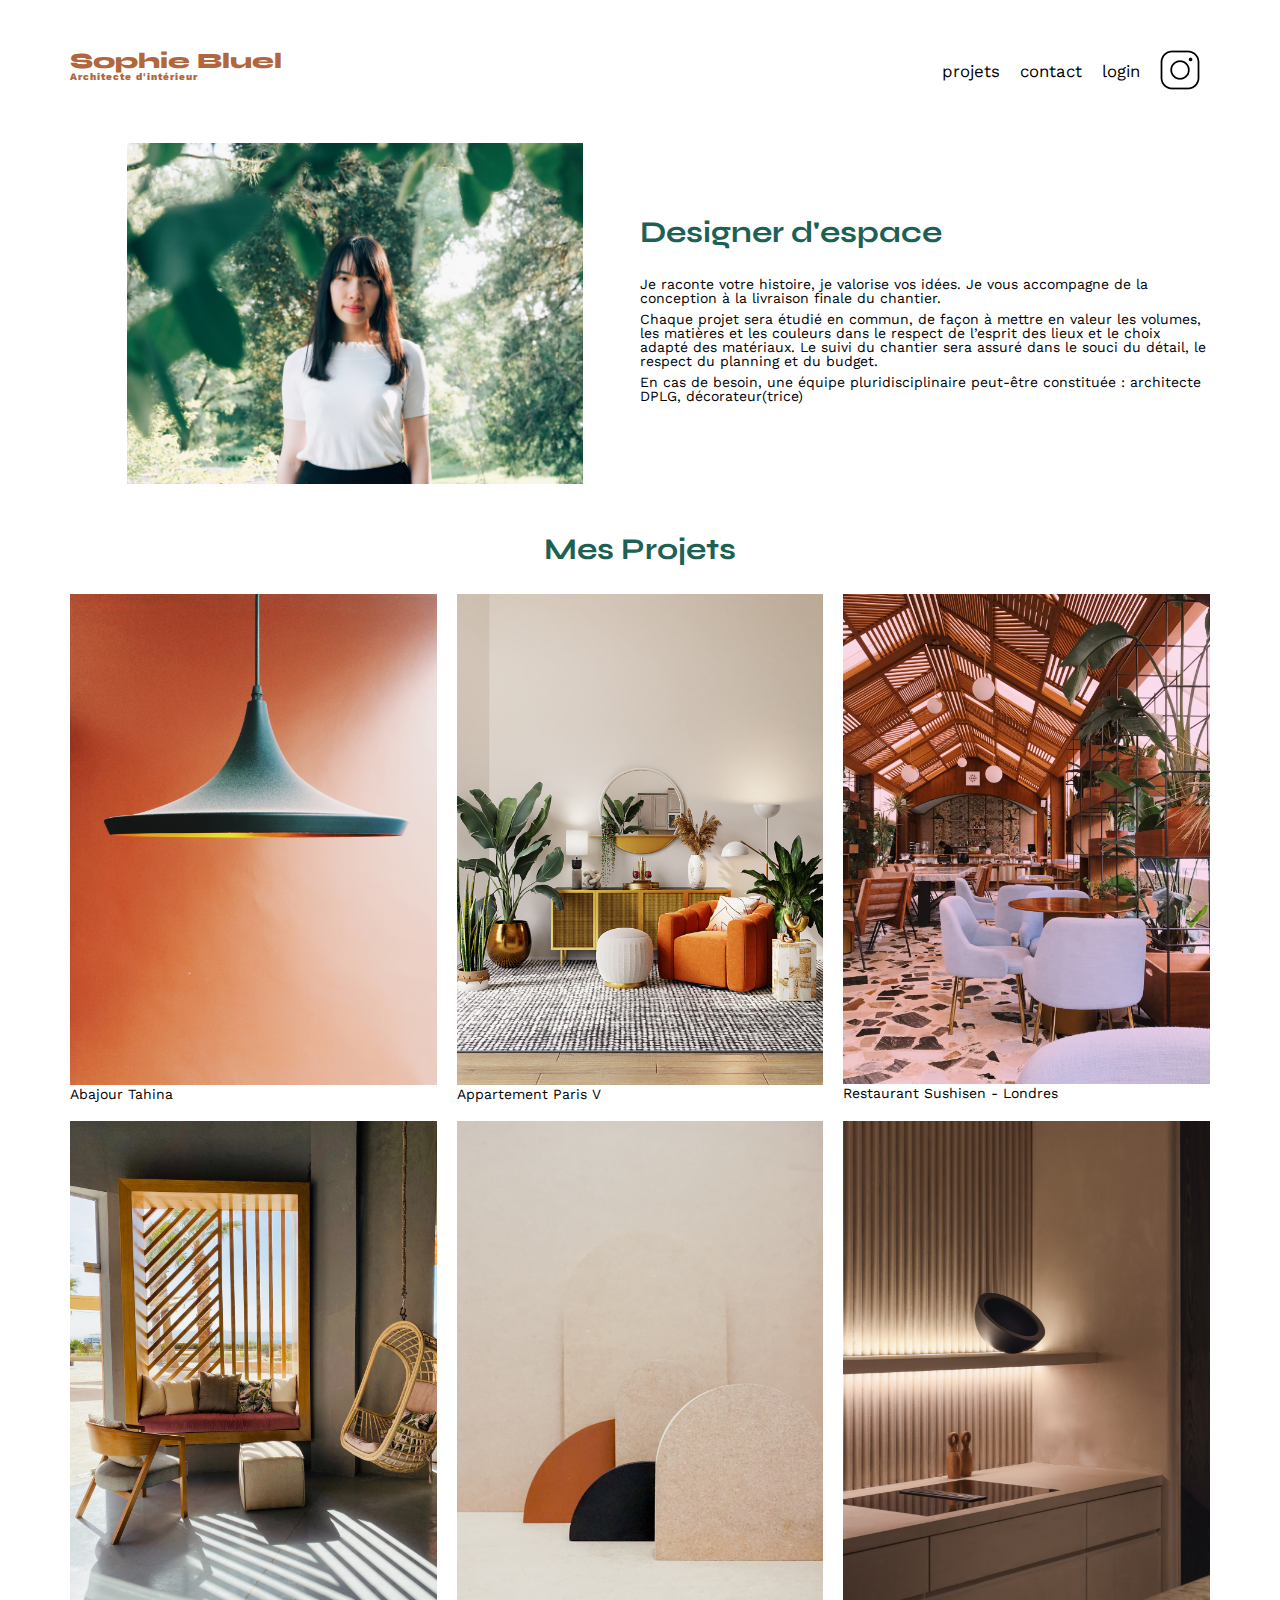
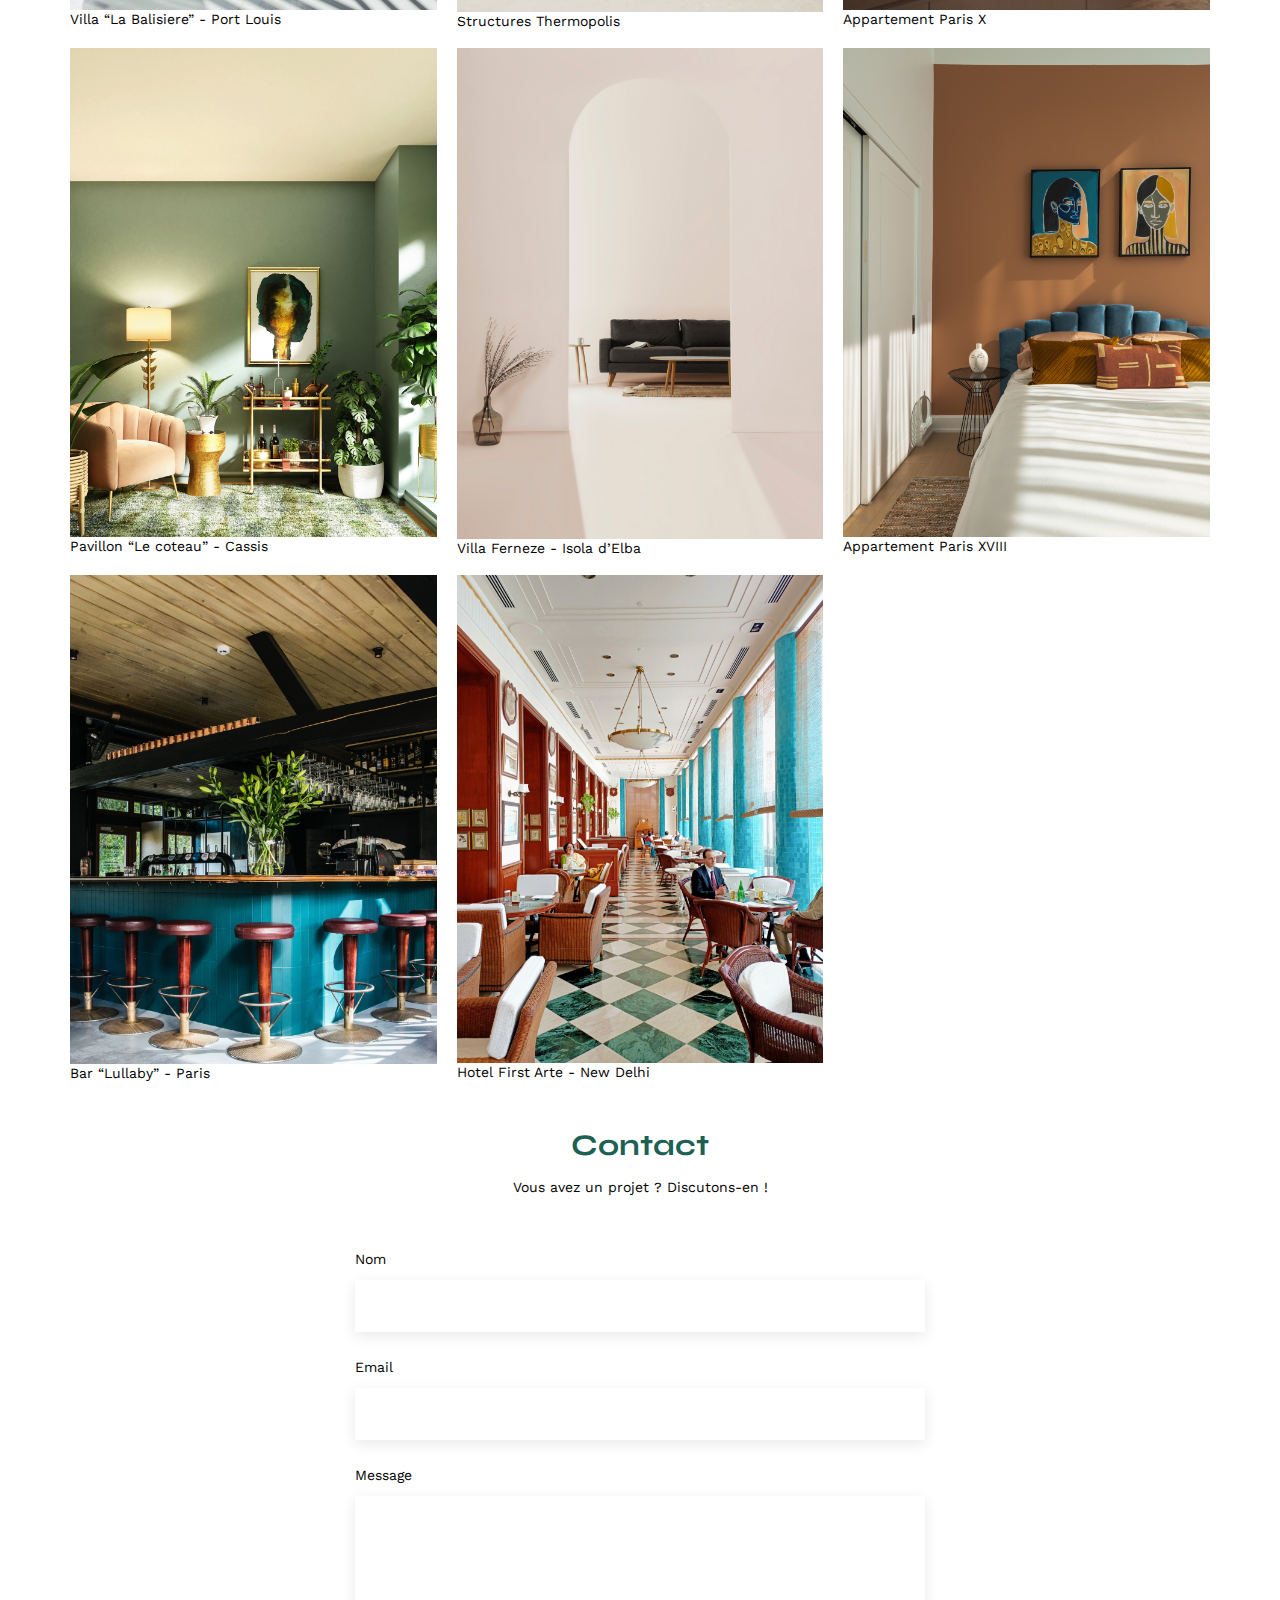
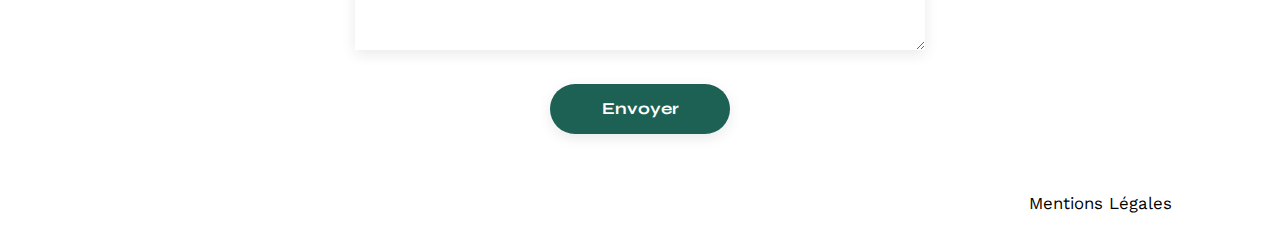
==== FrontEnd/index.html @ 9b79f403 "First upload from original repo. Ready to code html, css, and js for index (read only mode)" ====
<!DOCTYPE html>
<html lang="fr">

<head>
	<meta charset="UTF-8">
	<title>Sophie Bluel - Architecte d'intérieur</title>
	<meta name="viewport" content="width=device-width, initial-scale=1.0">
	<link rel="preconnect" href="https://fonts.googleapis.com">
	<link rel="preconnect" href="https://fonts.gstatic.com" crossorigin>
	<link href="https://fonts.googleapis.com/css2?family=Syne:wght@700;800&family=Work+Sans&display=swap"
		rel="stylesheet">
	<meta name="description" content="">
	<link rel="stylesheet" href="./assets/styles/style.css">
</head>

<body>
	<header>
		<h1>Sophie Bluel <span>Architecte d'intérieur</span></h1>
		<nav>
			<ul>
				<li>projets</li>
				<li>contact</li>
				<li>login</li>
				<li><img src="./assets/icons/instagram.png" alt="Instagram"></li>
			</ul>
		</nav>
	</header>
	<main>
		<section id="introduction">
			<figure>
				<img src="./assets/images/sophie-bluel.png" alt="">
			</figure>
			<article>
				<h2>Designer d'espace</h2>
				<p>Je raconte votre histoire, je valorise vos idées. Je vous accompagne de la conception à la livraison
					finale du chantier.</p>
				<p>Chaque projet sera étudié en commun, de façon à mettre en valeur les volumes, les matières et les
					couleurs dans le respect de l’esprit des lieux et le choix adapté des matériaux. Le suivi du
					chantier sera assuré dans le souci du détail, le respect du planning et du budget.</p>
				<p>En cas de besoin, une équipe pluridisciplinaire peut-être constituée : architecte DPLG,
					décorateur(trice)</p>
			</article>
		</section>
		<section id="portfolio">
			<h2>Mes Projets</h2>
			<div class="gallery">
				<figure>
					<img src="assets/images/abajour-tahina.png" alt="Abajour Tahina">
					<figcaption>Abajour Tahina</figcaption>
				</figure>
				<figure>
					<img src="assets/images/appartement-paris-v.png" alt="Appartement Paris V">
					<figcaption>Appartement Paris V</figcaption>
				</figure>
				<figure>
					<img src="assets/images/restaurant-sushisen-londres.png" alt="Restaurant Sushisen - Londres">
					<figcaption>Restaurant Sushisen - Londres</figcaption>
				</figure>
				<figure>
					<img src="assets/images/la-balisiere.png" alt="Villa “La Balisiere” - Port Louis">
					<figcaption>Villa “La Balisiere” - Port Louis</figcaption>
				</figure>
				<figure>
					<img src="assets/images/structures-thermopolis.png" alt="Structures Thermopolis">
					<figcaption>Structures Thermopolis</figcaption>
				</figure>
				<figure>
					<img src="assets/images/appartement-paris-x.png" alt="Appartement Paris X">
					<figcaption>Appartement Paris X</figcaption>
				</figure>
				<figure>
					<img src="assets/images/le-coteau-cassis.png" alt="Pavillon “Le coteau” - Cassis">
					<figcaption>Pavillon “Le coteau” - Cassis</figcaption>
				</figure>
				<figure>
					<img src="assets/images/villa-ferneze.png" alt="Villa Ferneze - Isola d’Elba">
					<figcaption>Villa Ferneze - Isola d’Elba</figcaption>
				</figure>
				<figure>
					<img src="assets/images/appartement-paris-xviii.png" alt="Appartement Paris XVIII">
					<figcaption>Appartement Paris XVIII</figcaption>
				</figure>
				<figure>
					<img src="assets/images/bar-lullaby-paris.png" alt="Bar “Lullaby” - Paris">
					<figcaption>Bar “Lullaby” - Paris</figcaption>
				</figure>
				<figure>
					<img src="assets/images/hotel-first-arte-new-delhi.png" alt="Hotel First Arte - New Delhi">
					<figcaption>Hotel First Arte - New Delhi</figcaption>
				</figure>
			</div>
		</section>
		<section id="contact">
			<h2>Contact</h2>
			<p>Vous avez un projet ? Discutons-en !</p>
			<form action="#" method="post">
				<label for="name">Nom</label>
				<input type="text" name="name" id="name">
				<label for="email">Email</label>
				<input type="email" name="email" id="email">
				<label for="message">Message</label>
				<textarea name="message" id="message" cols="30" rows="10"></textarea>
				<input type="submit" value="Envoyer">
			</form>
		</section>
	</main>

	<footer>
		<nav>
			<ul>
				<li>Mentions Légales</li>
			</ul>
		</nav>
	</footer>
	<script src="assets/js/readOnly.js"></script>
</body>

</html>
---- FrontEnd/assets/styles/style.css ----
/* http://meyerweb.com/eric/tools/css/reset/
   v2.0 | 20110126
   License: none (public domain)
*/

html, body, div, span, applet, object, iframe,
h1, h2, h3, h4, h5, h6, p, blockquote, pre,
a, abbr, acronym, address, big, cite, code,
del, dfn, em, img, ins, kbd, q, s, samp,
small, strike, strong, sub, sup, tt, var,
b, u, i, center,
dl, dt, dd, ol, ul, li,
fieldset, form, label, legend,
table, caption, tbody, tfoot, thead, tr, th, td,
article, aside, canvas, details, embed,
figure, figcaption, footer, header, hgroup,
menu, nav, output, ruby, section, summary,
time, mark, audio, video {
	margin: 0;
	padding: 0;
	border: 0;
	font-size: 100%;
	font: inherit;
	vertical-align: baseline;
}
/* HTML5 display-role reset for older browsers */
article, aside, details, figcaption, figure,
footer, header, hgroup, menu, nav, section {
	display: block;
}
body {
	line-height: 1;
}
ol, ul {
	list-style: none;
}
blockquote, q {
	quotes: none;
}
blockquote:before, blockquote:after,
q:before, q:after {
	content: '';
	content: none;
}
table {
	border-collapse: collapse;
	border-spacing: 0;
}
/** end reset css**/
body {
	max-width: 1140px;
	margin:auto;
	font-family: 'Work Sans' ;
	font-size: 14px;
}
header {
	display: flex;
	justify-content: space-between;
	margin: 50px 0
}
section {
	margin: 50px 0
}

h1{
	display: flex;
	flex-direction: column;
	font-family: 'Syne';
	font-size: 22px;
	font-weight: 800;
	color: #B1663C
}

h1 > span {
	font-family: 'Work Sans';
	font-size:10px;
	letter-spacing: 0.1em;
;
}

h2{
	font-family: 'Syne';
	font-weight: 700;
	font-size: 30px;
	color: #1D6154
}
nav ul {
	display: flex;
	align-items: center;
	list-style-type: none;

}
nav li {
	padding: 0 10px;
	font-size: 1.2em;
}

li:hover {
	color: #B1663C;
}
#introduction {
	display: flex;
	align-items: center;
}
#introduction figure {
	flex: 1
}
#introduction img {
	display: block;
	margin: auto;
	width: 80%;
}

#introduction article {
	flex: 1
}
#introduction h2 {
	margin-bottom: 1em;
}

#introduction p {
	margin-bottom: 0.5em;
}
#portfolio h2 {
	text-align: center;
	margin-bottom: 1em;
}
.gallery {
	width: 100%;
	display: grid;
	grid-template-columns: 1fr 1fr 1fr;
	grid-column-gap: 20px;
	grid-row-gap: 20px;
}

.gallery img {
	width: 100%;

}
#contact {
	width: 50%;
margin: auto;
}
#contact > * {
	text-align: center;

}
#contact h2{
	margin-bottom: 20px;
}
#contact form {
	text-align: left;
	margin-top:30px;
	display: flex;
	flex-direction: column;
}

#contact input {
	height: 50px;
	font-size: 1.2em;
	border: none;
	box-shadow: 0px 4px 14px rgba(0, 0, 0, 0.09);
}
#contact label {
	margin: 2em 0 1em 0;
}
#contact textarea {
	border: none;
	box-shadow: 0px 4px 14px rgba(0, 0, 0, 0.09);
}

input[type="submit"]{
	font-family: 'Syne';
	font-weight: 700;
	color: white;
	background-color: #1D6154;
	margin : 2em auto ;
	width: 180px;
	text-align: center;
	border-radius: 60px ;
}

footer nav ul {
	display: flex;
	justify-content: flex-end;
	margin: 2em
}
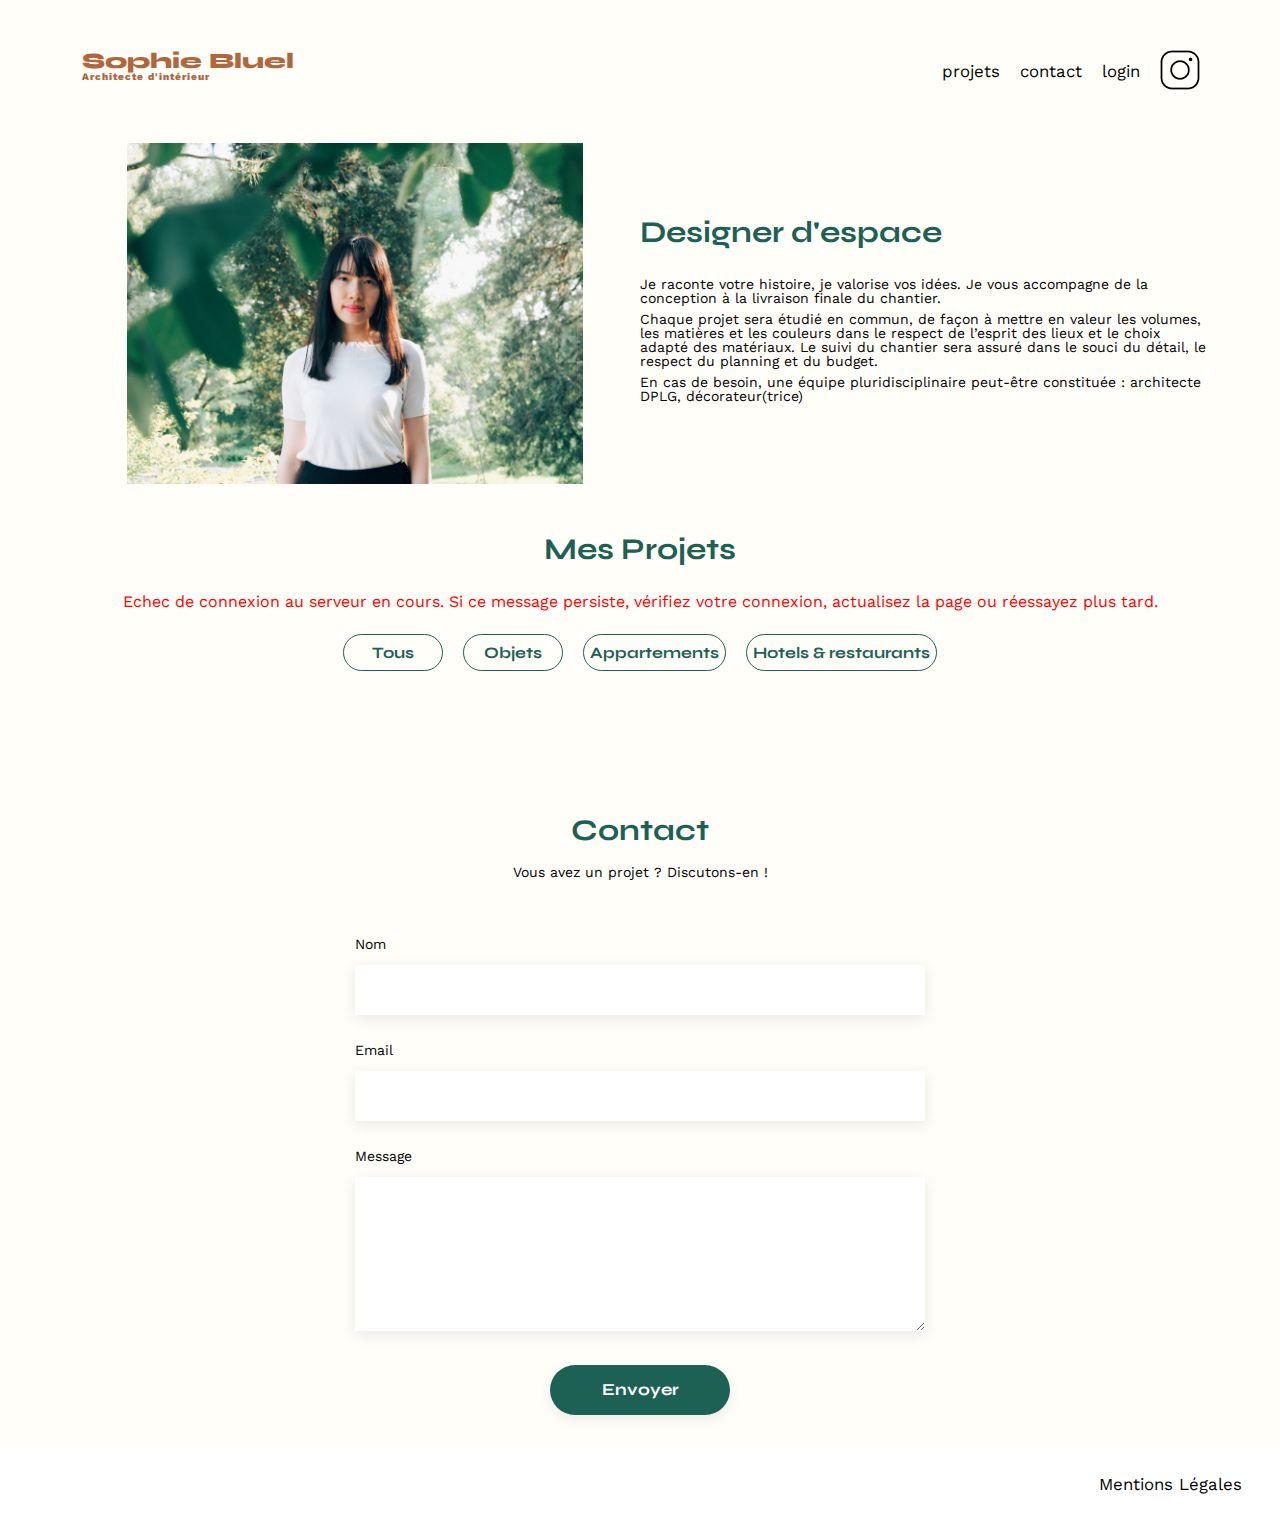
==== commit bf3775f8: "index JS done, working properly. Next login page HTML/CSS/JS" ====
--- a/FrontEnd/index.html
+++ b/FrontEnd/index.html
@@ -10,105 +10,79 @@
 	<link href="https://fonts.googleapis.com/css2?family=Syne:wght@700;800&family=Work+Sans&display=swap"
 		rel="stylesheet">
 	<meta name="description" content="">
-	<link rel="stylesheet" href="./assets/styles/style.css">
+	<link rel="stylesheet" href="./assets/styles/1_global.css">
 </head>
 
 <body>
-	<header>
-		<h1>Sophie Bluel <span>Architecte d'intérieur</span></h1>
-		<nav>
-			<ul>
-				<li>projets</li>
-				<li>contact</li>
-				<li>login</li>
-				<li><img src="./assets/icons/instagram.png" alt="Instagram"></li>
-			</ul>
-		</nav>
-	</header>
-	<main>
-		<section id="introduction">
-			<figure>
-				<img src="./assets/images/sophie-bluel.png" alt="">
-			</figure>
-			<article>
-				<h2>Designer d'espace</h2>
-				<p>Je raconte votre histoire, je valorise vos idées. Je vous accompagne de la conception à la livraison
-					finale du chantier.</p>
-				<p>Chaque projet sera étudié en commun, de façon à mettre en valeur les volumes, les matières et les
-					couleurs dans le respect de l’esprit des lieux et le choix adapté des matériaux. Le suivi du
-					chantier sera assuré dans le souci du détail, le respect du planning et du budget.</p>
-				<p>En cas de besoin, une équipe pluridisciplinaire peut-être constituée : architecte DPLG,
-					décorateur(trice)</p>
-			</article>
-		</section>
-		<section id="portfolio">
-			<h2>Mes Projets</h2>
-			<div class="gallery">
+	<div class="yellow-background">
+		<header>
+			<h1>Sophie Bluel <span>Architecte d'intérieur</span></h1>
+			<nav>
+				<ul>
+					<a href="#gallery">
+						<li>projets</li>
+					</a>
+					<a href="#contact">
+						<li>contact</li>
+					</a>
+					<a href="login.html">
+						<li>login</li>
+					</a>
+					<li><img src="./assets/icons/instagram.png" alt="Instagram"></li>
+				</ul>
+			</nav>
+		</header>
+		<main>
+			<section id="introduction">
 				<figure>
-					<img src="assets/images/abajour-tahina.png" alt="Abajour Tahina">
-					<figcaption>Abajour Tahina</figcaption>
+					<img src="./assets/images/sophie-bluel.png" alt="">
 				</figure>
-				<figure>
-					<img src="assets/images/appartement-paris-v.png" alt="Appartement Paris V">
-					<figcaption>Appartement Paris V</figcaption>
-				</figure>
-				<figure>
-					<img src="assets/images/restaurant-sushisen-londres.png" alt="Restaurant Sushisen - Londres">
-					<figcaption>Restaurant Sushisen - Londres</figcaption>
-				</figure>
-				<figure>
-					<img src="assets/images/la-balisiere.png" alt="Villa “La Balisiere” - Port Louis">
-					<figcaption>Villa “La Balisiere” - Port Louis</figcaption>
-				</figure>
-				<figure>
-					<img src="assets/images/structures-thermopolis.png" alt="Structures Thermopolis">
-					<figcaption>Structures Thermopolis</figcaption>
-				</figure>
-				<figure>
-					<img src="assets/images/appartement-paris-x.png" alt="Appartement Paris X">
-					<figcaption>Appartement Paris X</figcaption>
-				</figure>
-				<figure>
-					<img src="assets/images/le-coteau-cassis.png" alt="Pavillon “Le coteau” - Cassis">
-					<figcaption>Pavillon “Le coteau” - Cassis</figcaption>
-				</figure>
-				<figure>
-					<img src="assets/images/villa-ferneze.png" alt="Villa Ferneze - Isola d’Elba">
-					<figcaption>Villa Ferneze - Isola d’Elba</figcaption>
-				</figure>
-				<figure>
-					<img src="assets/images/appartement-paris-xviii.png" alt="Appartement Paris XVIII">
-					<figcaption>Appartement Paris XVIII</figcaption>
-				</figure>
-				<figure>
-					<img src="assets/images/bar-lullaby-paris.png" alt="Bar “Lullaby” - Paris">
-					<figcaption>Bar “Lullaby” - Paris</figcaption>
-				</figure>
-				<figure>
-					<img src="assets/images/hotel-first-arte-new-delhi.png" alt="Hotel First Arte - New Delhi">
-					<figcaption>Hotel First Arte - New Delhi</figcaption>
-				</figure>
-			</div>
-		</section>
-		<section id="contact">
-			<h2>Contact</h2>
-			<p>Vous avez un projet ? Discutons-en !</p>
-			<form action="#" method="post">
-				<label for="name">Nom</label>
-				<input type="text" name="name" id="name">
-				<label for="email">Email</label>
-				<input type="email" name="email" id="email">
-				<label for="message">Message</label>
-				<textarea name="message" id="message" cols="30" rows="10"></textarea>
-				<input type="submit" value="Envoyer">
-			</form>
-		</section>
-	</main>
+				<article>
+					<h2>Designer d'espace</h2>
+					<p>Je raconte votre histoire, je valorise vos idées. Je vous accompagne de la conception à la
+						livraison
+						finale du chantier.</p>
+					<p>Chaque projet sera étudié en commun, de façon à mettre en valeur les volumes, les matières et les
+						couleurs dans le respect de l’esprit des lieux et le choix adapté des matériaux. Le suivi du
+						chantier sera assuré dans le souci du détail, le respect du planning et du budget.</p>
+					<p>En cas de besoin, une équipe pluridisciplinaire peut-être constituée : architecte DPLG,
+						décorateur(trice)</p>
+				</article>
+			</section>
+			<section id="portfolio">
+				<h2>Mes Projets</h2>
+				<p id="connexion-pb">Echec de connexion au serveur en
+					cours. Si ce message persiste, vérifiez votre connexion, actualisez la page ou réessayez plus tard.
+				</p>
+				<div class="filters-container">
+					<button class="btn filter-btn" data-filter="all">Tous</button>
+					<button class="btn filter-btn" data-filter="objects">Objets</button>
+					<button class="btn filter-btn" data-filter="appartments">Appartements</button>
+					<button class="btn filter-btn" data-filter="accomodations">Hotels & restaurants</button>
+				</div>
+				<div class="gallery" id="gallery">
+				</div>
+			</section>
+			<section id="contact">
+				<h2>Contact</h2>
+				<p>Vous avez un projet ? Discutons-en !</p>
+				<form action="#" method="post">
+					<label for="name">Nom</label>
+					<input type="text" name="name" id="name">
+					<label for="email">Email</label>
+					<input type="email" name="email" id="email">
+					<label for="message">Message</label>
+					<textarea name="message" id="message" cols="30" rows="10"></textarea>
+					<input type="submit" value="Envoyer" id="submit">
+				</form>
+			</section>
+		</main>
+	</div>
 
 	<footer>
 		<nav>
 			<ul>
-				<li>Mentions Légales</li>
+				<li class="legal-notices">Mentions Légales</li>
 			</ul>
 		</nav>
 	</footer>
--- a/FrontEnd/assets/styles/1_global.css
+++ b/FrontEnd/assets/styles/1_global.css
@@ -0,0 +1,426 @@
+/* http://meyerweb.com/eric/tools/css/reset/
+   v2.0 | 20110126
+   License: none (public domain)
+*/
+
+html,
+body,
+div,
+span,
+applet,
+object,
+iframe,
+h1,
+h2,
+h3,
+h4,
+h5,
+h6,
+p,
+blockquote,
+pre,
+a,
+abbr,
+acronym,
+address,
+big,
+cite,
+code,
+del,
+dfn,
+em,
+img,
+ins,
+kbd,
+q,
+s,
+samp,
+small,
+strike,
+strong,
+sub,
+sup,
+tt,
+var,
+b,
+u,
+i,
+center,
+dl,
+dt,
+dd,
+ol,
+ul,
+li,
+fieldset,
+form,
+label,
+legend,
+table,
+caption,
+tbody,
+tfoot,
+thead,
+tr,
+th,
+td,
+article,
+aside,
+canvas,
+details,
+embed,
+figure,
+figcaption,
+footer,
+header,
+hgroup,
+menu,
+nav,
+output,
+ruby,
+section,
+summary,
+time,
+mark,
+audio,
+video {
+	margin: 0;
+	padding: 0;
+	border: 0;
+	font-size: 100%;
+	font: inherit;
+	vertical-align: baseline;
+}
+
+/* HTML5 display-role reset for older browsers */
+article,
+aside,
+details,
+figcaption,
+figure,
+footer,
+header,
+hgroup,
+menu,
+nav,
+section {
+	display: block;
+}
+
+body {
+	line-height: 1;
+}
+
+ol,
+ul {
+	list-style: none;
+}
+
+blockquote,
+q {
+	quotes: none;
+}
+
+blockquote:before,
+blockquote:after,
+q:before,
+q:after {
+	content: '';
+	content: none;
+}
+
+table {
+	border-collapse: collapse;
+	border-spacing: 0;
+}
+
+
+/** end reset css**/
+body {
+	display: flex;
+	flex-direction: column;
+	justify-content: center;
+	align-items: center;
+
+	margin: auto;
+	font-family: 'Work Sans';
+	font-size: 14px;
+	background: #FFFEF8;
+}
+
+header {
+	display: flex;
+	justify-content: space-between;
+	margin: 50px 0;
+	padding-left: 12px
+}
+
+section {
+	margin: 50px 0;
+}
+
+h1 {
+	display: flex;
+	flex-direction: column;
+	font-family: 'Syne';
+	font-size: 22px;
+	font-weight: 800;
+	color: #B1663C
+}
+
+h1>span {
+	font-family: 'Work Sans';
+	font-size: 10px;
+	letter-spacing: 0.1em;
+}
+
+h2 {
+	font-family: 'Syne';
+	font-weight: 700;
+	font-size: 30px;
+	color: #1D6154
+}
+
+nav ul {
+	display: flex;
+	align-items: center;
+	list-style-type: none;
+
+}
+
+nav li {
+	padding: 0 10px;
+	font-size: 1.2em;
+}
+
+#introduction {
+	display: flex;
+	align-items: center;
+}
+
+#introduction figure {
+	flex: 1
+}
+
+#introduction img {
+	display: block;
+	margin: auto;
+	width: 80%;
+}
+
+#introduction article {
+	flex: 1
+}
+
+#introduction h2 {
+	margin-bottom: 1em;
+}
+
+#introduction p {
+	margin-bottom: 0.5em;
+}
+
+#portfolio h2 {
+	text-align: center;
+	margin-bottom: 1em;
+}
+
+.gallery {
+	width: 100%;
+	padding: 22px;
+	display: grid;
+	grid-template-columns: 1fr 1fr 1fr;
+	grid-column-gap: 20px;
+	grid-row-gap: 20px;
+}
+
+.gallery img {
+	width: 100%;
+}
+
+#contact {
+	width: 50%;
+	margin: auto;
+}
+
+#contact>* {
+	text-align: center;
+
+}
+
+#contact h2 {
+	margin-bottom: 20px;
+}
+
+#contact form {
+	text-align: left;
+	margin-top: 30px;
+	display: flex;
+	flex-direction: column;
+}
+
+#contact input {
+	height: 50px;
+	font-size: 1.2em;
+	border: none;
+	box-shadow: 0px 4px 14px rgba(0, 0, 0, 0.09);
+}
+
+#contact label {
+	margin: 2em 0 1em 0;
+}
+
+#contact textarea {
+	border: none;
+	box-shadow: 0px 4px 14px rgba(0, 0, 0, 0.09);
+}
+
+input[type="submit"] {
+	font-family: 'Syne';
+	font-weight: 700;
+	color: white;
+	background-color: #1D6154;
+	margin: 2em auto;
+	width: 180px;
+	text-align: center;
+	border-radius: 60px;
+}
+
+footer nav ul {
+	margin: 2em
+}
+
+/*++++++++++++++++++++++++++++++++ Me ++++++++++++++++++++++++++++++++ */
+
+* {
+	box-sizing: border-box;
+}
+
+
+html {
+	scroll-behavior: smooth;
+}
+
+.yellow-background {
+	max-width: 1140px;
+}
+
+a {
+	text-decoration: none;
+	color: black;
+}
+
+li {
+	cursor: pointer;
+}
+
+li:hover {
+	font-weight: bold;
+}
+
+.filters-container {
+	width: 100%;
+	margin-bottom: 50px;
+
+	display: flex;
+	justify-content: center;
+	align-items: center;
+}
+
+.btn {
+	height: 2.3rem;
+	border-radius: 60px;
+
+	font-family: 'Syne';
+	font-weight: bold;
+
+	cursor: pointer;
+}
+
+.filter-btn {
+	min-width: 6.25rem;
+	margin: 0 10px 0 10px;
+	font-size: 1rem;
+
+	color: #1D6154;
+	border: 1px solid #1D6154;
+	background: none;
+}
+
+.filter-btn:hover {
+	color: white;
+	background: #1D6154;
+}
+
+input[type="submit"] {
+	cursor: pointer;
+}
+
+input[type="submit"]:hover {
+	background: #0E2F28;
+}
+
+/* Warning message about the server connection */
+@keyframes alarm {
+	0% {
+		color: red;
+	}
+
+	50% {
+		color: black;
+	}
+
+	100% {
+		color: red;
+	}
+}
+
+#connexion-pb {
+	width: 100%;
+	margin: 0 0 24px 0;
+	font-size: 1rem;
+
+	display: none;
+
+	color: red;
+	text-align: center;
+
+	animation: alarm 2s ease-in-out infinite;
+}
+
+#connexion-pb.active {
+	display: block;
+}
+
+footer {
+	background: white;
+	width: 100%;
+}
+
+footer,
+footer nav,
+footer ul {
+	display: flex;
+	justify-content: flex-end;
+	align-items: center;
+}
+
+@media screen and (max-width: 650px) {
+	.filters-container {
+		flex-direction: column;
+	}
+
+	.filter-btn {
+		margin: 12px;
+	}
+}
+
+@media screen and (max-width: 520px) {
+	header {
+		gap: 3.25rem;
+		display: flex;
+		flex-direction: column;
+		justify-content: center;
+		align-items: center;
+	}
+}